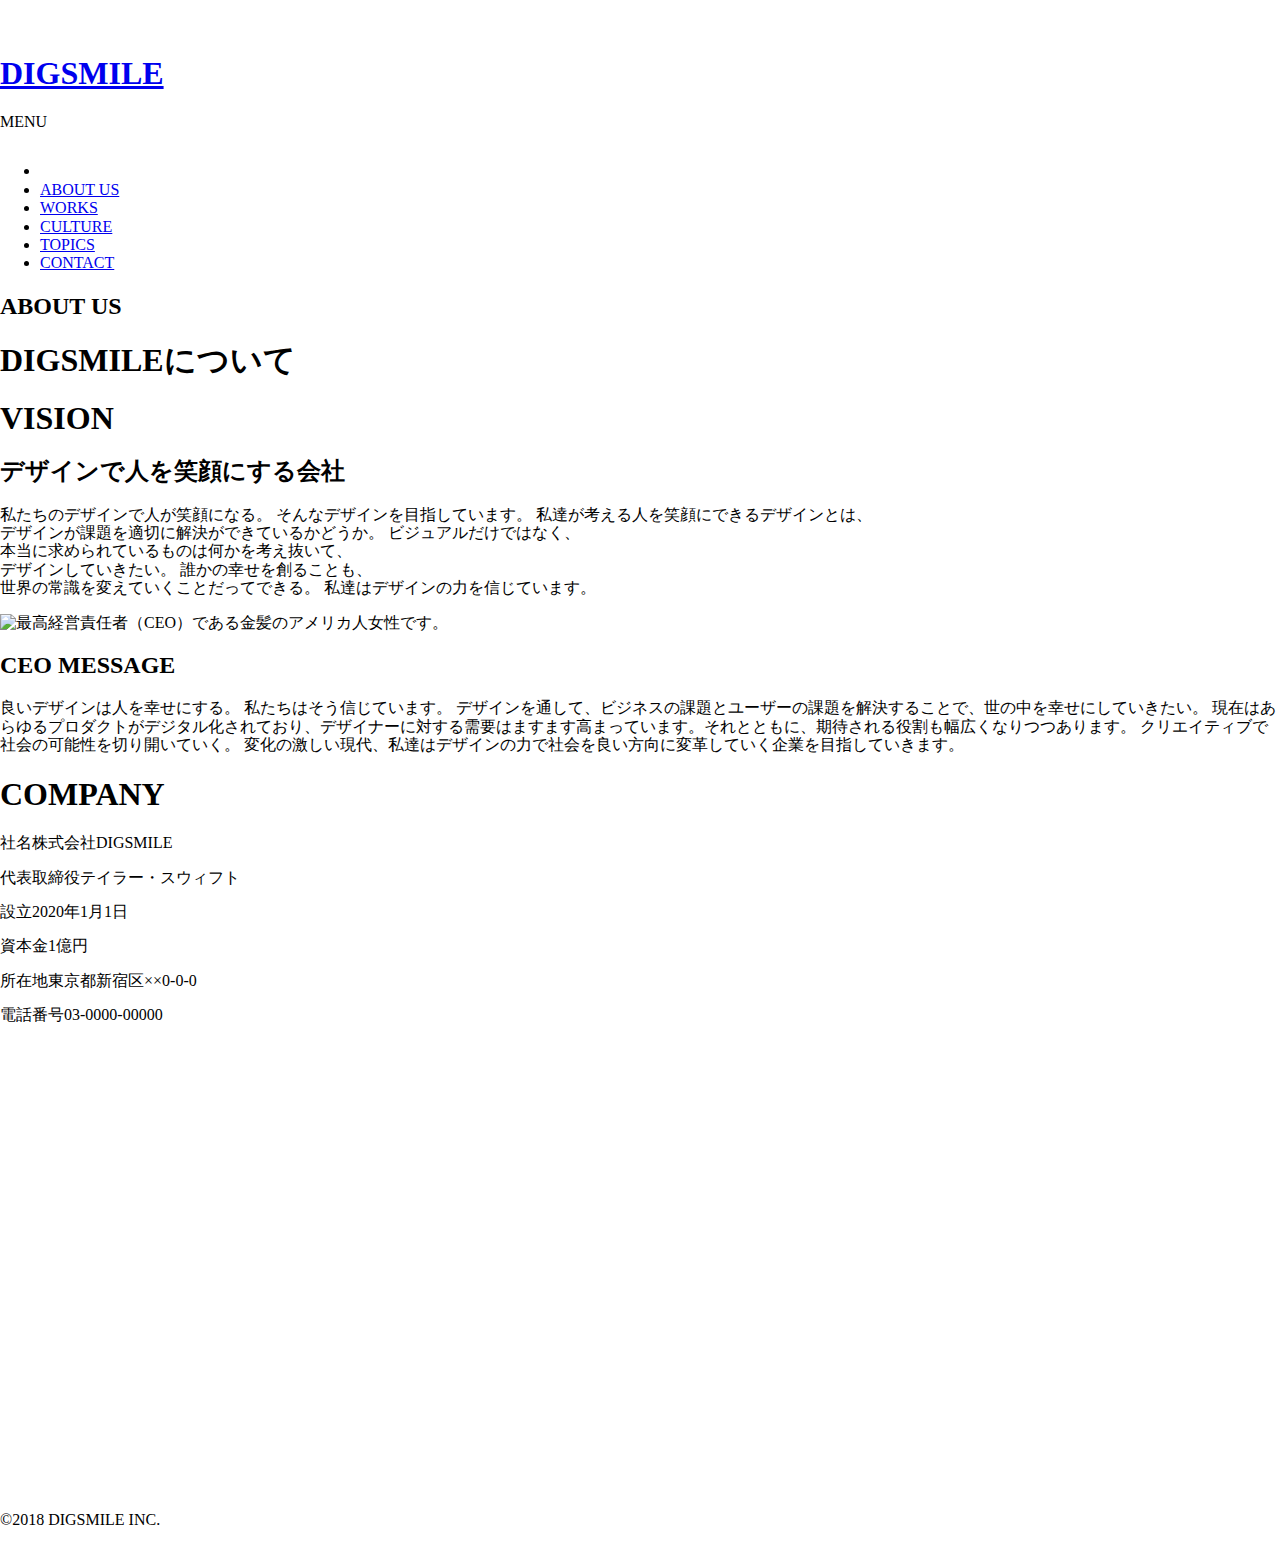
==== about/about.html @ ec9e72fc "Add files via upload" ====
<!DOCTYPE html>
<html lang="ja">
<head>
    <meta charset="UTF-8">
    <meta name="viewport" content="width=device-width, initial-scale=1.0">
    <title>ABOUT US</title>
    <link rel="stylesheet" href="/css/normalize.css">
    <link rel="stylesheet" href="/css/main/about.css">
    <link rel="stylesheet" href="/css/responsive/responsive.css">
</head>
<body>
    
    <section class="header">
        <div class="header_bg">
            <div class="bg_img">

            </div>
            <div class="bg_color">

            </div>
        </div>
        <div class="wrapper">
            <div class="header_nav">
                <a class="header_logo" href="#">
                    <img src="/img/header_logo.png" alt="会社のロゴデザインです。">
                    <h1>DIGSMILE</h1>
                </a>
                <div class="header_right" id="header_right">
                    <div class="border" id="border">
                        <div></div>
                        <div></div>
                        <div></div>
                    </div>
                    <p>MENU</p>
                </div>
                <div id="menu_contents">
                    <div class="bg1"></div>
                    <div class="bg2"></div>
                    <ul class="menu_content">
                        <li><a href="../index.html"><img src="/img/header_logo.png" alt="会社のロゴデザインです"></a></li>
                        <li><a href="../index.html">ABOUT US</a></li>
                        <li><a href="../index.html#works">WORKS</a></li>
                        <li><a href="../index.html#culture">CULTURE</a></li>
                        <li><a href="../index.html#topics">TOPICS</a></li>
                        <li><a href="../index.html#contact">CONTACT</a></li>
                    </ul>
                </div>
            </div>
            <div class="main_title">
                <h2 class="title">ABOUT US</h2>
                <h1 class="sub_title">DIGSMILEについて</h1>
            </div>
        </div>
    </section>

    <section class="vision">
        <div class="wrapper">
            <div class="section_title">
                <h1>VISION</h1>
            </div>
            <div class="section_sub_title">
                <h2>デザインで人を笑顔にする会社</h2>
            </div>
            <div class="section_contents">
                <p class="text_content">
                    <span>私たちのデザインで人が笑顔になる。</span>
                    <span>そんなデザインを目指しています。</span>
                    <span>私達が考える人を笑顔にできるデザインとは、<br> デザインが課題を適切に解決ができているかどうか。 </span>
                    <span>ビジュアルだけではなく、<br> 本当に求められているものは何かを考え抜いて、<br> デザインしていきたい。  </span>
                    <span>誰かの幸せを創ることも、<br> 世界の常識を変えていくことだってできる。</span>
                    <span> 私達はデザインの力を信じています。</span>
                </p>
            </div>
        </div>
        <div class="ceo_message_contents">
            <img src="/img/about_page_woman.jpg" alt="最高経営責任者（CEO）である金髪のアメリカ人女性です。" class="ceo_img">
            <div class="ceo_message_text_content">
                <div class="text_contents_wrapper">
                    <h2 class="content_title">CEO MESSAGE</h2>
                    <p class="text_content">
                        <span>良いデザインは人を幸せにする。</span>
                        <span>私たちはそう信じています。</span>
                        <span>デザインを通して、ビジネスの課題とユーザーの課題を解決することで、世の中を幸せにしていきたい。</span>
                        <span> 現在はあらゆるプロダクトがデジタル化されており、デザイナーに対する需要はますます高まっています。それとともに、期待される役割も幅広くなりつつあります。 </span>
                        <span>クリエイティブで社会の可能性を切り開いていく。</span>
                        <span>変化の激しい現代、私達はデザインの力で社会を良い方向に変革していく企業を目指していきます。</span>
                    </p>
                </div>
            </div>
        </div>
    </section>

    <section class="company">
        <div class="wrapper">
            <div class="section_title">
                <h1>COMPANY</h1>
            </div>
            <div class="section_contents">
                <div class="company_name text_decoration">
                    <p><span>社名</span>株式会社DIGSMILE</p>
                </div>
                <div class="ceo_name text_decoration">
                    <p><span>代表取締役</span>テイラー・スウィフト</p>
                </div>
                <div class="establishment text_decoration">
                    <p><span>設立</span>2020年1月1日</p>
                </div>
                <div class="capital text_decoration">
                    <p><span>資本金</span>1億円</p>
                </div>
                <div class="location text_decoration">
                    <p><span>所在地</span>東京都新宿区××0-0-0</p>
                </div>
                <div class="tell text_decoration">
                    <p><span>電話番号</span>03-0000-00000</p>
                </div>
            </div>
            <div class="google_map">
                <iframe src="https://www.google.com/maps/embed?pb=!1m18!1m12!1m3!1d3240.827853398555!2d139.76493611555088!3d35.68124053757847!2m3!1f0!2f0!3f0!3m2!1i1024!2i768!4f13.1!3m3!1m2!1s0x60188bfbd89f700b%3A0x277c49ba34ed38!2z5p2x5Lqs6aeF!5e0!3m2!1sja!2sjp!4v1596458261335!5m2!1sja!2sjp" width="100%" height="450" frameborder="0" style="border:0;" allowfullscreen="" aria-hidden="false" tabindex="0"></iframe>
            </div>
        </div>
    </section>

    <section class="footer">
        <p>©2018 DIGSMILE INC.</p>
    </section>



    <script src="/javascript/about.js"></script>

</body>
</html>
---- css/responsive/responsive.css ----
@media (max-width: 1030px) {
  .header .header_bg .bg_color {
    width: 80%;
  }
  .header .wrapper .header_nav .header_logo img {
    width: 7vmin;
    height: 7vmin;
  }
  .header .wrapper .header_nav .header_logo h1 {
    font-size: 1.5rem;
  }
  .header .wrapper .header_nav .header_logo h1::after {
    font-size: 1rem;
  }
  .header .wrapper .header_nav .header_right {
    right: 6vmin;
  }
  .header .wrapper .header_nav .header_right_color_1030px .border div {
    background-color: #222222;
  }
  .header .wrapper .header_nav .header_right_color_1030px p {
    color: #222222;
  }
  .header .wrapper .header_nav .menu_contents .menu_content {
    right: 12vmin;
  }
  .header .wrapper .main_title {
    position: absolute;
    top: 30vmin;
    right: 10vmin;
  }
  .header .wrapper .main_title .sub_title {
    font-size: 1.2rem;
    font-weight: normal;
    letter-spacing: 0.063;
  }
  .header .wrapper .main_title .main_title {
    font-size: 2rem;
  }
  .about .wrapper {
    width: auto;
    height: 50vh;
  }
  .about .wrapper .section_contents {
    position: absolute;
    top: 100px;
    left: 120px;
  }
  .section_container .bg {
    height: 120vmax;
  }
  .section_container .wrapper {
    -webkit-box-orient: vertical;
    -webkit-box-direction: normal;
        -ms-flex-direction: column;
            flex-direction: column;
    margin: 0 5%;
  }
  .topics .wrapper {
    margin: 0 5%;
  }
  .topics .wrapper .section_title {
    font-size: 1.2rem;
    margin: 0;
    padding: 0;
  }
  .topics .wrapper .section_contents {
    text-align: left;
  }
  .topics .wrapper .section_contents .section_content {
    margin: 0;
  }
  .contact .wrapper {
    margin: 0 5%;
    -webkit-box-orient: vertical;
    -webkit-box-direction: reverse;
        -ms-flex-direction: column-reverse;
            flex-direction: column-reverse;
    -webkit-box-align: start;
        -ms-flex-align: start;
            align-items: flex-start;
  }
  .contact .wrapper .section_contents {
    width: 80%;
  }
  .contact .wrapper .section_contents .section_title {
    font-size: 1.2rem;
    margin: 0;
    padding: 0;
  }
  .contact .wrapper .section_contents .section_content {
    font-size: 1.4rem;
  }
  .contact .wrapper .section_contents .contact_button {
    margin-top: 5%;
  }
  .contact .wrapper .contact_img {
    width: 80%;
  }
}

@media (max-width: 780px) {
  .header .wrapper .header_nav .header_right_color_780px .border div {
    background-color: #222222;
  }
  .header .wrapper .header_nav .header_right_color_780px p {
    color: #222222;
  }
  .about .wrapper .section_contents {
    position: absolute;
    top: 70px;
    left: 100px;
    width: 70vmin;
  }
  .section_container .bg {
    height: 170vmin;
  }
}

@media (max-width: 480px) {
  .header .wrapper .header_nav .header_right {
    right: 10px;
  }
  .header .wrapper .header_nav .header_right p {
    font-size: 0.9rem;
  }
  .header .wrapper .header_nav .header_right .border div {
    width: 6vmin;
  }
  .header .wrapper .header_nav .header_right .border div:nth-of-type(1) {
    -webkit-transform: translate(-50%, -5px);
            transform: translate(-50%, -5px);
  }
  .header .wrapper .header_nav .header_right .border div:nth-of-type(3) {
    -webkit-transform: translate(-50%, 5px);
            transform: translate(-50%, 5px);
  }
  .header .wrapper .header_nav .header_right_color_480px .border div {
    background-color: #222222;
  }
  .header .wrapper .header_nav .header_right_color_480px p {
    color: #222222;
  }
  .header .wrapper .header_nav .border_open .border div:nth-of-type(1) {
    -webkit-transform: rotate(-45deg) translate(-50%, 3px);
            transform: rotate(-45deg) translate(-50%, 3px);
    -webkit-transform-origin: 0 50%;
            transform-origin: 0 50%;
    -webkit-transition: .3s;
    transition: .3s;
  }
  .header .wrapper .header_nav .border_open .border div:nth-of-type(2) {
    opacity: 0;
    -webkit-transition: .3s;
    transition: .3s;
  }
  .header .wrapper .header_nav .border_open .border div:nth-of-type(3) {
    -webkit-transform: rotate(45deg) translate(-50%, -3px);
            transform: rotate(45deg) translate(-50%, -3px);
    -webkit-transform-origin: 0 50%;
            transform-origin: 0 50%;
    -webkit-transition: .3s;
    transition: .3s;
  }
  .header .wrapper .header_nav .menu_contents .bg2 {
    width: 60%;
  }
  .header .wrapper .header_nav .menu_contents .menu_content li a {
    font-size: 1rem;
  }
  .header .wrapper .header_nav .menu_contents .menu_content li a img {
    width: 10vmin;
    height: 10vmin;
  }
  .header .wrapper .main_title {
    top: 33vmin;
    right: 8vmin;
  }
  .header .wrapper .main_title .sub_title {
    font-size: 1.1rem;
  }
  .header .wrapper .main_title .title {
    font-size: 3rem;
  }
  .about .wrapper {
    height: 80vh;
  }
  .about .wrapper .section_contents {
    top: 13vmin;
    left: 8vmin;
    width: 85%;
  }
  .about .wrapper .section_contents .section_title {
    font-size: 1.75rem;
    letter-spacing: 0.068rem;
  }
  .about .wrapper .section_contents .section_content {
    font-size: 0.9rem;
  }
  .about .wrapper .section_contents .button_decoration {
    width: 35vmin;
    margin: 6vmin 4vmin 6vmin;
  }
  .section_container .bg {
    height: 220vmin;
  }
  .section_container .wrapper .section_contents .section_content .button_decoration {
    width: 35vmin;
    margin: 6vmin 4vmin 6vmin;
  }
  .topics .wrapper .section_title {
    font-size: 1rem;
  }
  .topics .wrapper .section_contents .button_decoration {
    width: 35vmin;
    margin: 6vmin 4vmin 6vmin;
  }
  .contact .wrapper .section_contents {
    width: 100%;
  }
  .contact .wrapper .section_contents .section_content {
    font-size: 1.1rem;
  }
  .contact .wrapper .section_contents .button_decoration {
    width: 35vmin;
    margin: 6vmin 4vmin 6vmin;
  }
  .contact .wrapper .section_contents .contact_button {
    margin-left: 0;
  }
  .contact .wrapper .contact_img {
    width: 100%;
  }
}
/*# sourceMappingURL=responsive.css.map */
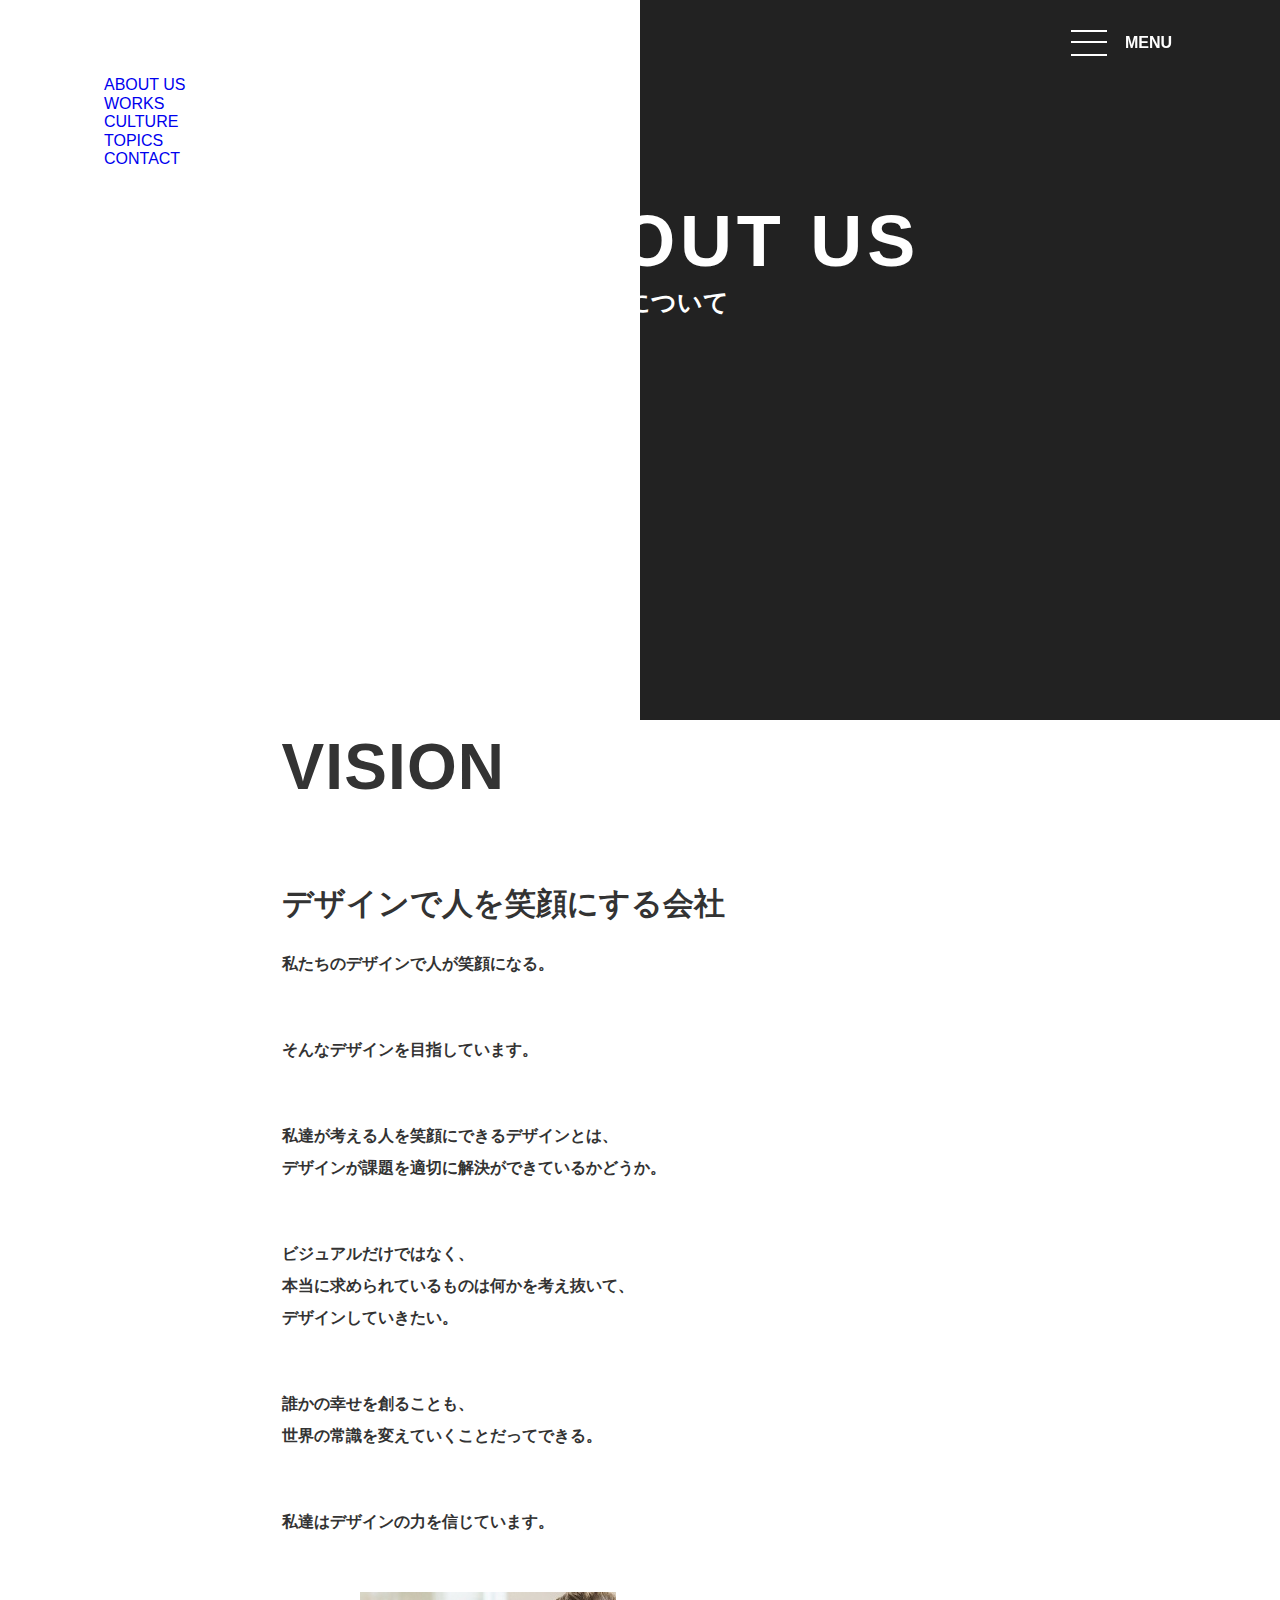
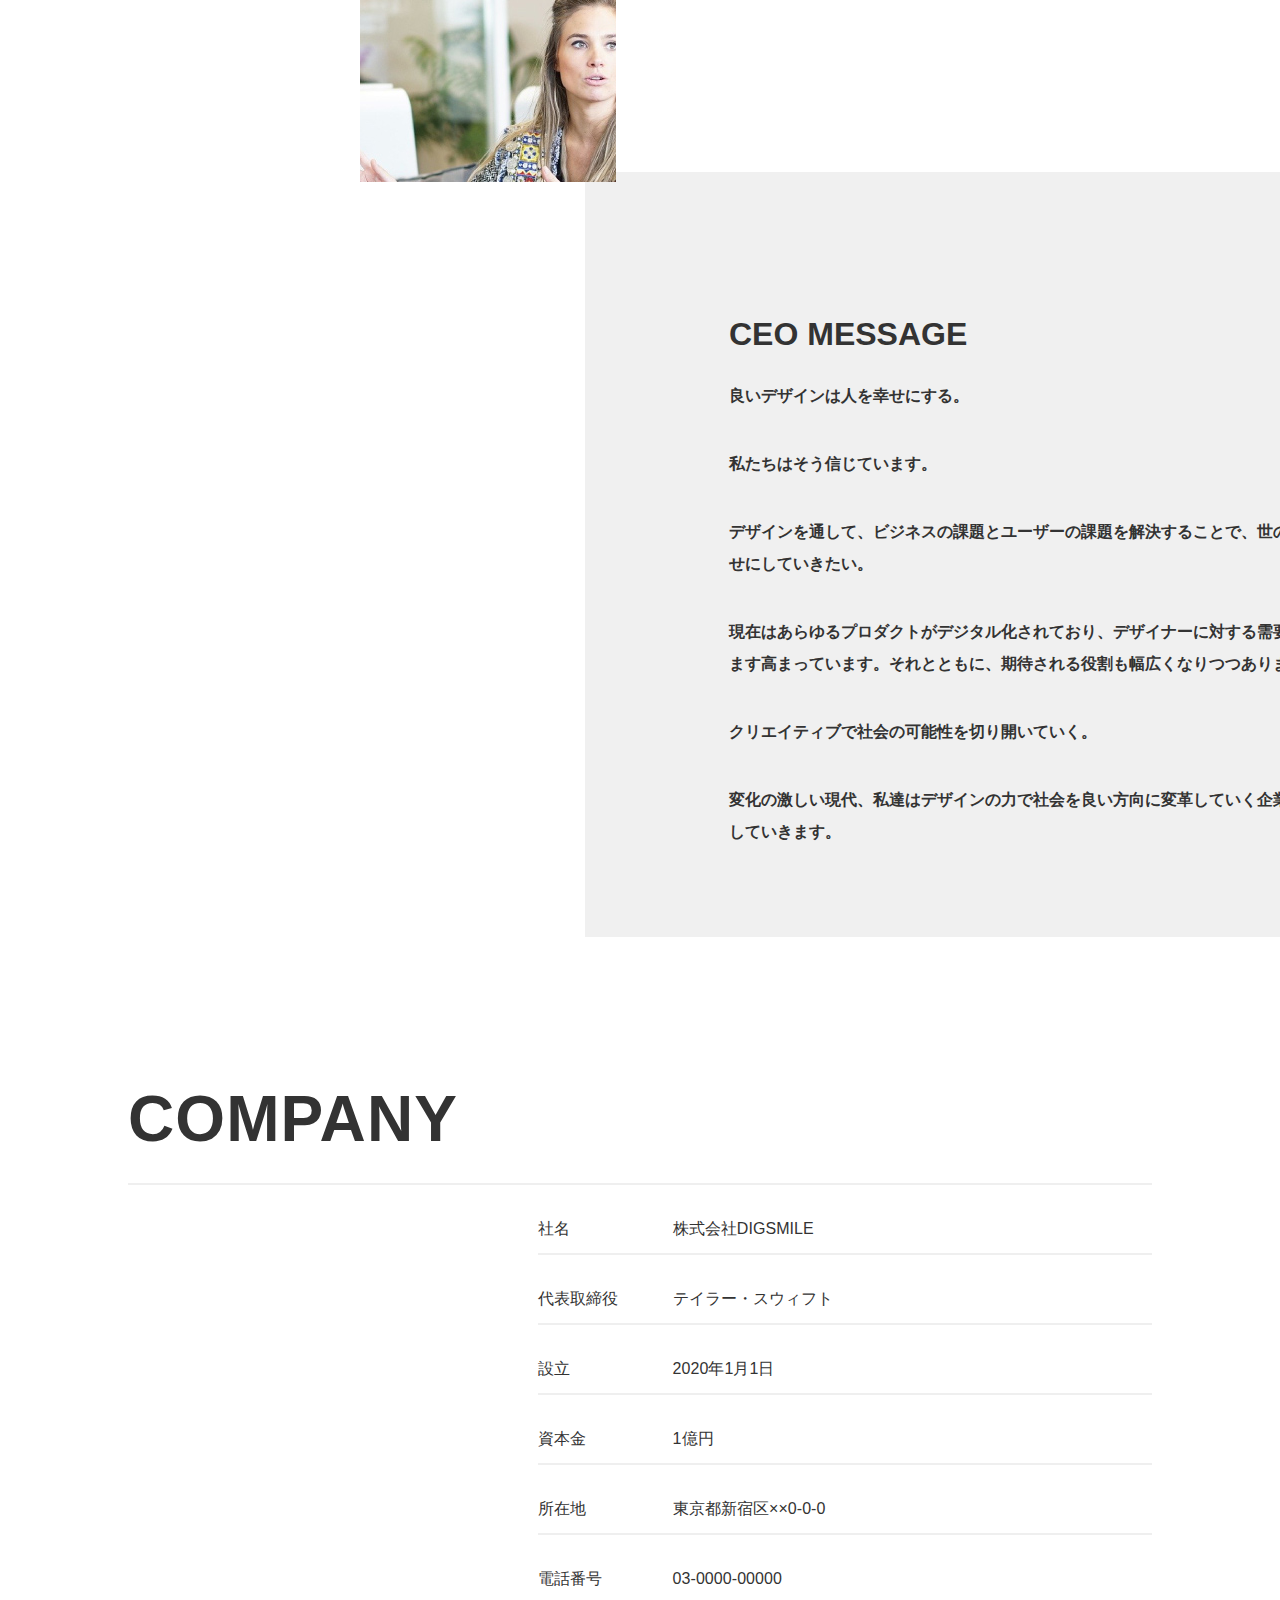
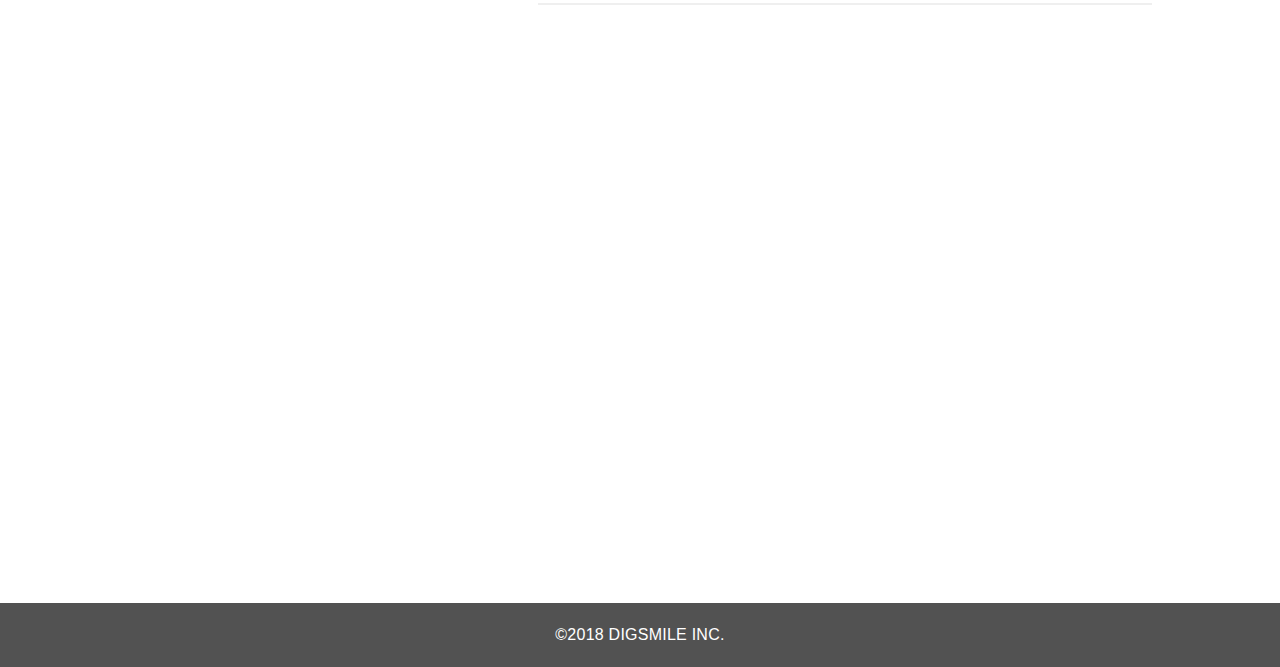
==== commit e6df7468: "Update about.html" ====
--- a/about/about.html
+++ b/about/about.html
@@ -4,9 +4,9 @@
     <meta charset="UTF-8">
     <meta name="viewport" content="width=device-width, initial-scale=1.0">
     <title>ABOUT US</title>
-    <link rel="stylesheet" href="/css/normalize.css">
-    <link rel="stylesheet" href="/css/main/about.css">
-    <link rel="stylesheet" href="/css/responsive/responsive.css">
+    <link rel="stylesheet" href="https://nagidesu.github.io/coding3/about/css/normalize.css">
+    <link rel="stylesheet" href="https://nagidesu.github.io/coding3/about/css/main/about.css">
+    <link rel="stylesheet" href="https://nagidesu.github.io/coding3/about/css/responsive/responsive.css">
 </head>
 <body>
     
@@ -22,7 +22,7 @@
         <div class="wrapper">
             <div class="header_nav">
                 <a class="header_logo" href="#">
-                    <img src="/img/header_logo.png" alt="会社のロゴデザインです。">
+                    <img src="https://nagidesu.github.io/coding3/about/img/header_logo.png" alt="会社のロゴデザインです。">
                     <h1>DIGSMILE</h1>
                 </a>
                 <div class="header_right" id="header_right">
@@ -37,7 +37,7 @@
                     <div class="bg1"></div>
                     <div class="bg2"></div>
                     <ul class="menu_content">
-                        <li><a href="../index.html"><img src="/img/header_logo.png" alt="会社のロゴデザインです"></a></li>
+                        <li><a href="../index.html"><img src="https://nagidesu.github.io/coding3/about/img/header_logo.png" alt="会社のロゴデザインです"></a></li>
                         <li><a href="../index.html">ABOUT US</a></li>
                         <li><a href="../index.html#works">WORKS</a></li>
                         <li><a href="../index.html#culture">CULTURE</a></li>
@@ -73,7 +73,7 @@
             </div>
         </div>
         <div class="ceo_message_contents">
-            <img src="/img/about_page_woman.jpg" alt="最高経営責任者（CEO）である金髪のアメリカ人女性です。" class="ceo_img">
+            <img src="https://nagidesu.github.io/coding3/about/img/about_page_woman.jpg" alt="最高経営責任者（CEO）である金髪のアメリカ人女性です。" class="ceo_img">
             <div class="ceo_message_text_content">
                 <div class="text_contents_wrapper">
                     <h2 class="content_title">CEO MESSAGE</h2>
@@ -127,7 +127,7 @@
 
 
 
-    <script src="/javascript/about.js"></script>
+    <script src="https://nagidesu.github.io/coding3/about/javascript/about.js"></script>
 
 </body>
-</html>+</html>
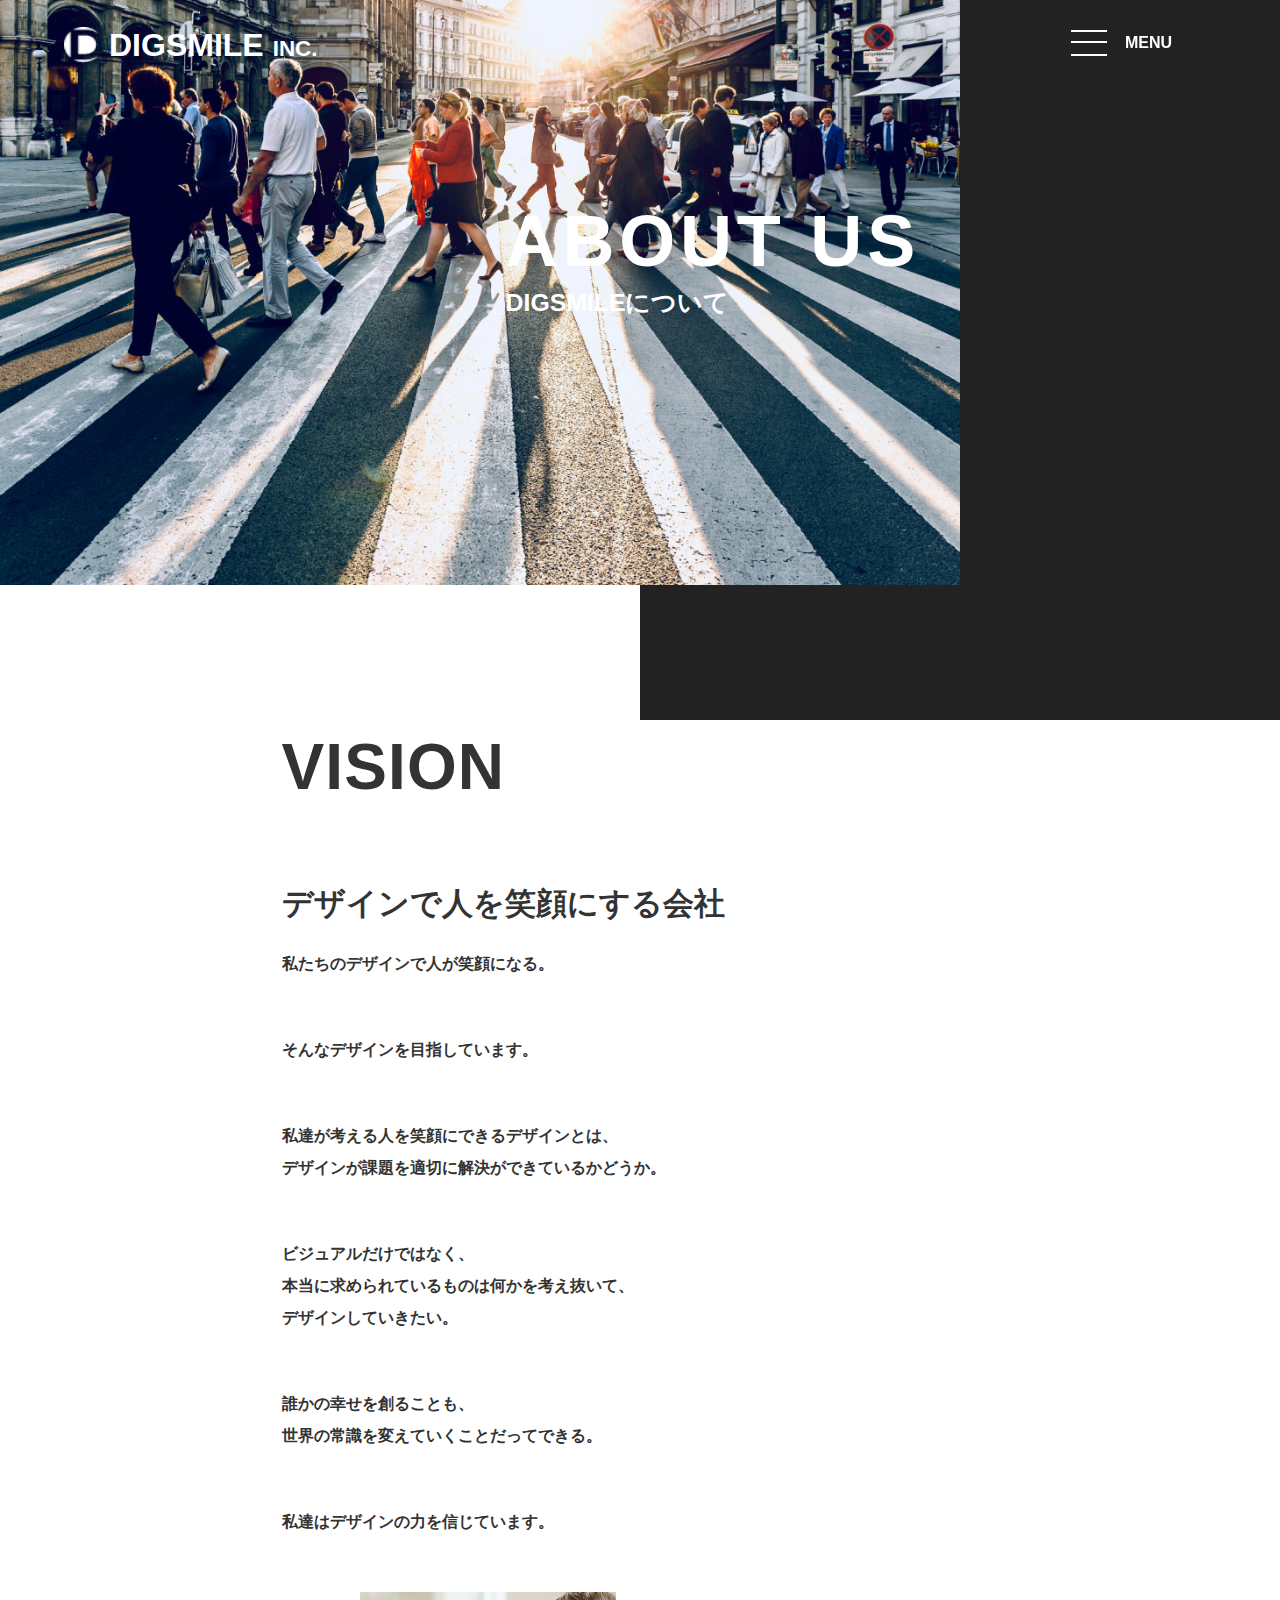
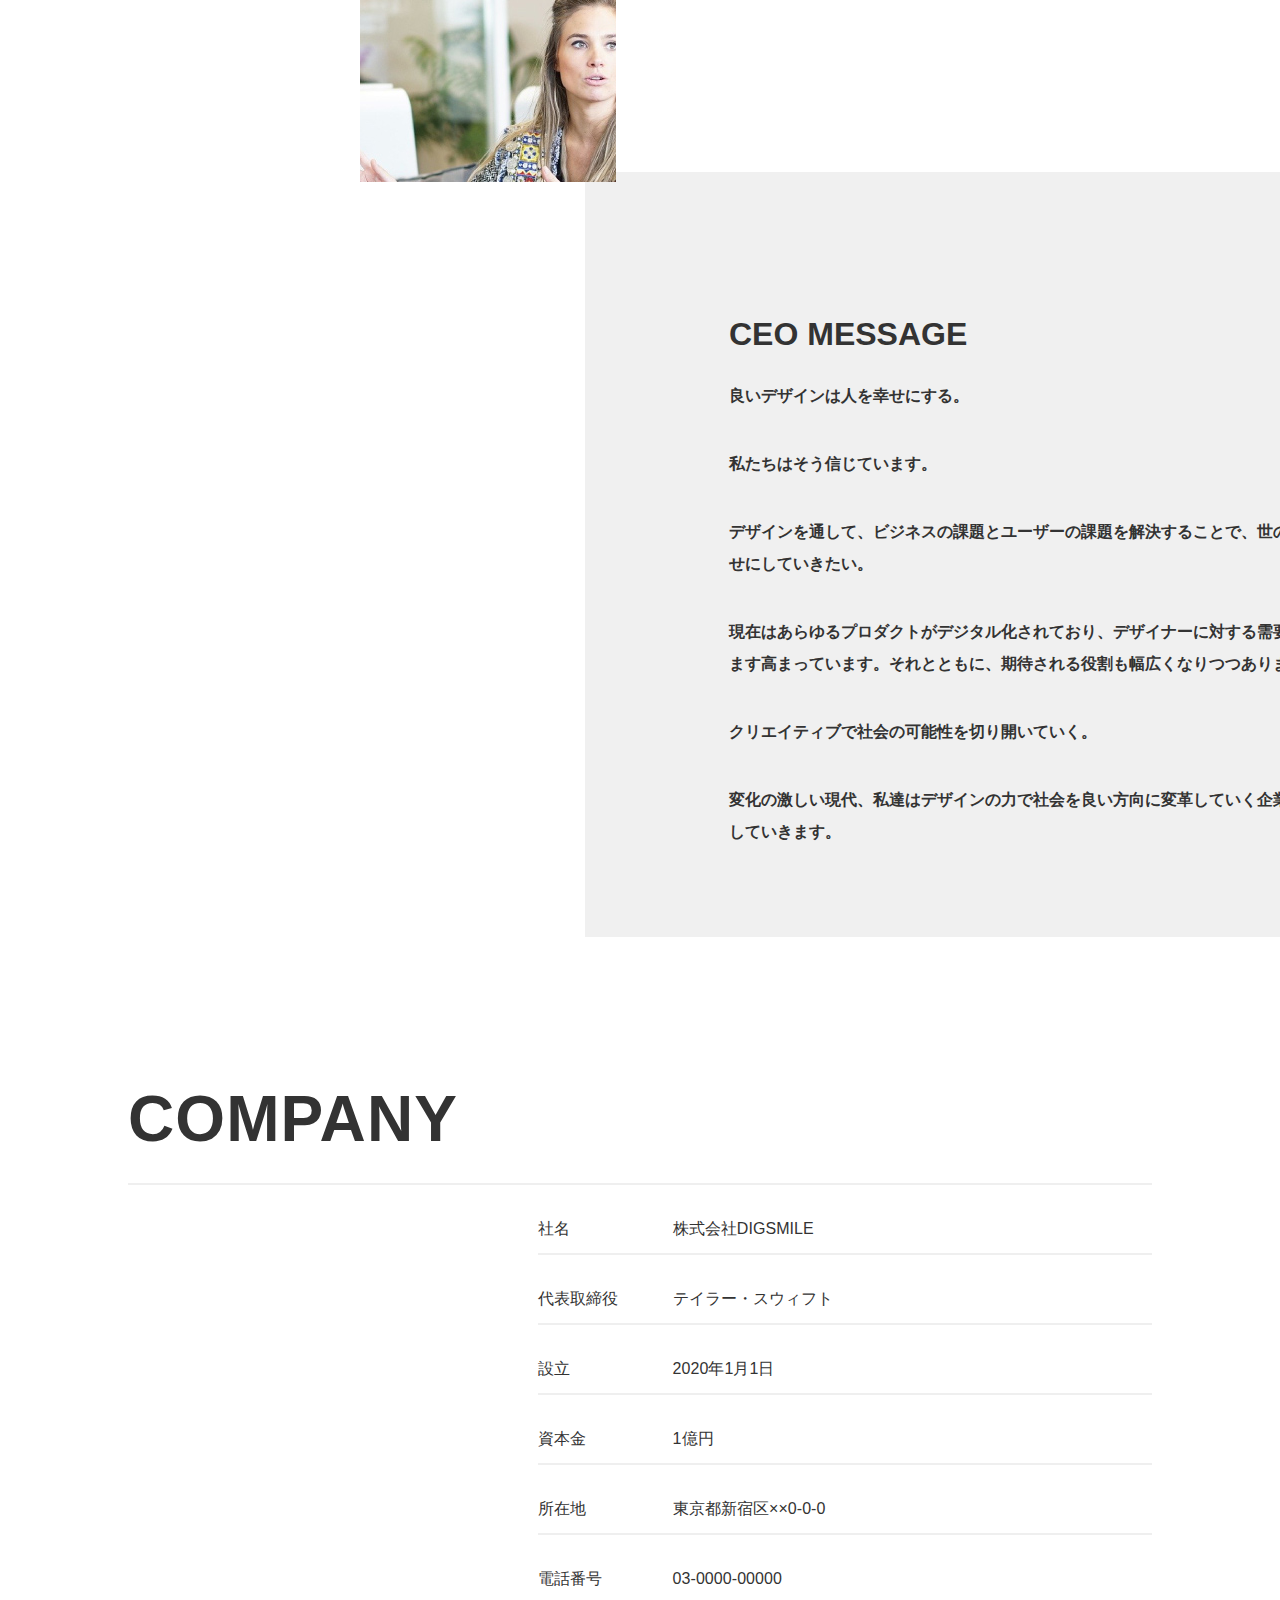
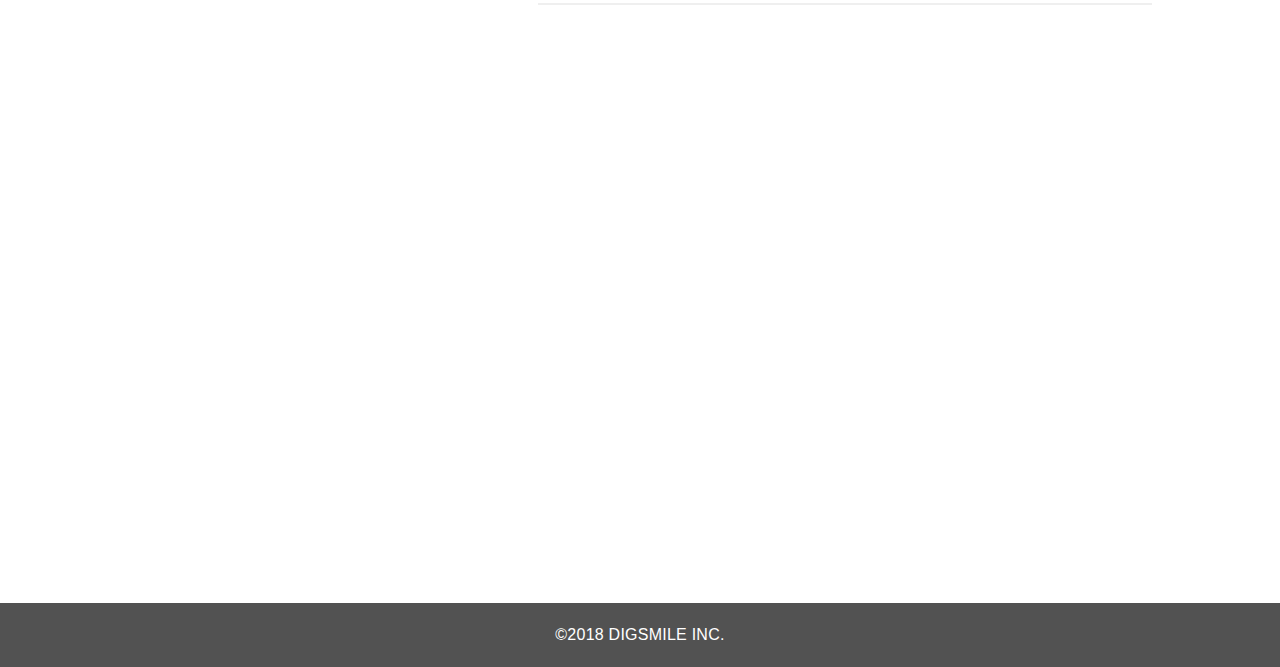
==== commit 56e8345c: "Update about.html" ====
--- a/about/about.html
+++ b/about/about.html
@@ -21,7 +21,7 @@
         </div>
         <div class="wrapper">
             <div class="header_nav">
-                <a class="header_logo" href="#">
+                <a class="header_logo" href="https://nagidesu.github.io/coding3/index.html">
                     <img src="https://nagidesu.github.io/coding3/about/img/header_logo.png" alt="会社のロゴデザインです。">
                     <h1>DIGSMILE</h1>
                 </a>
